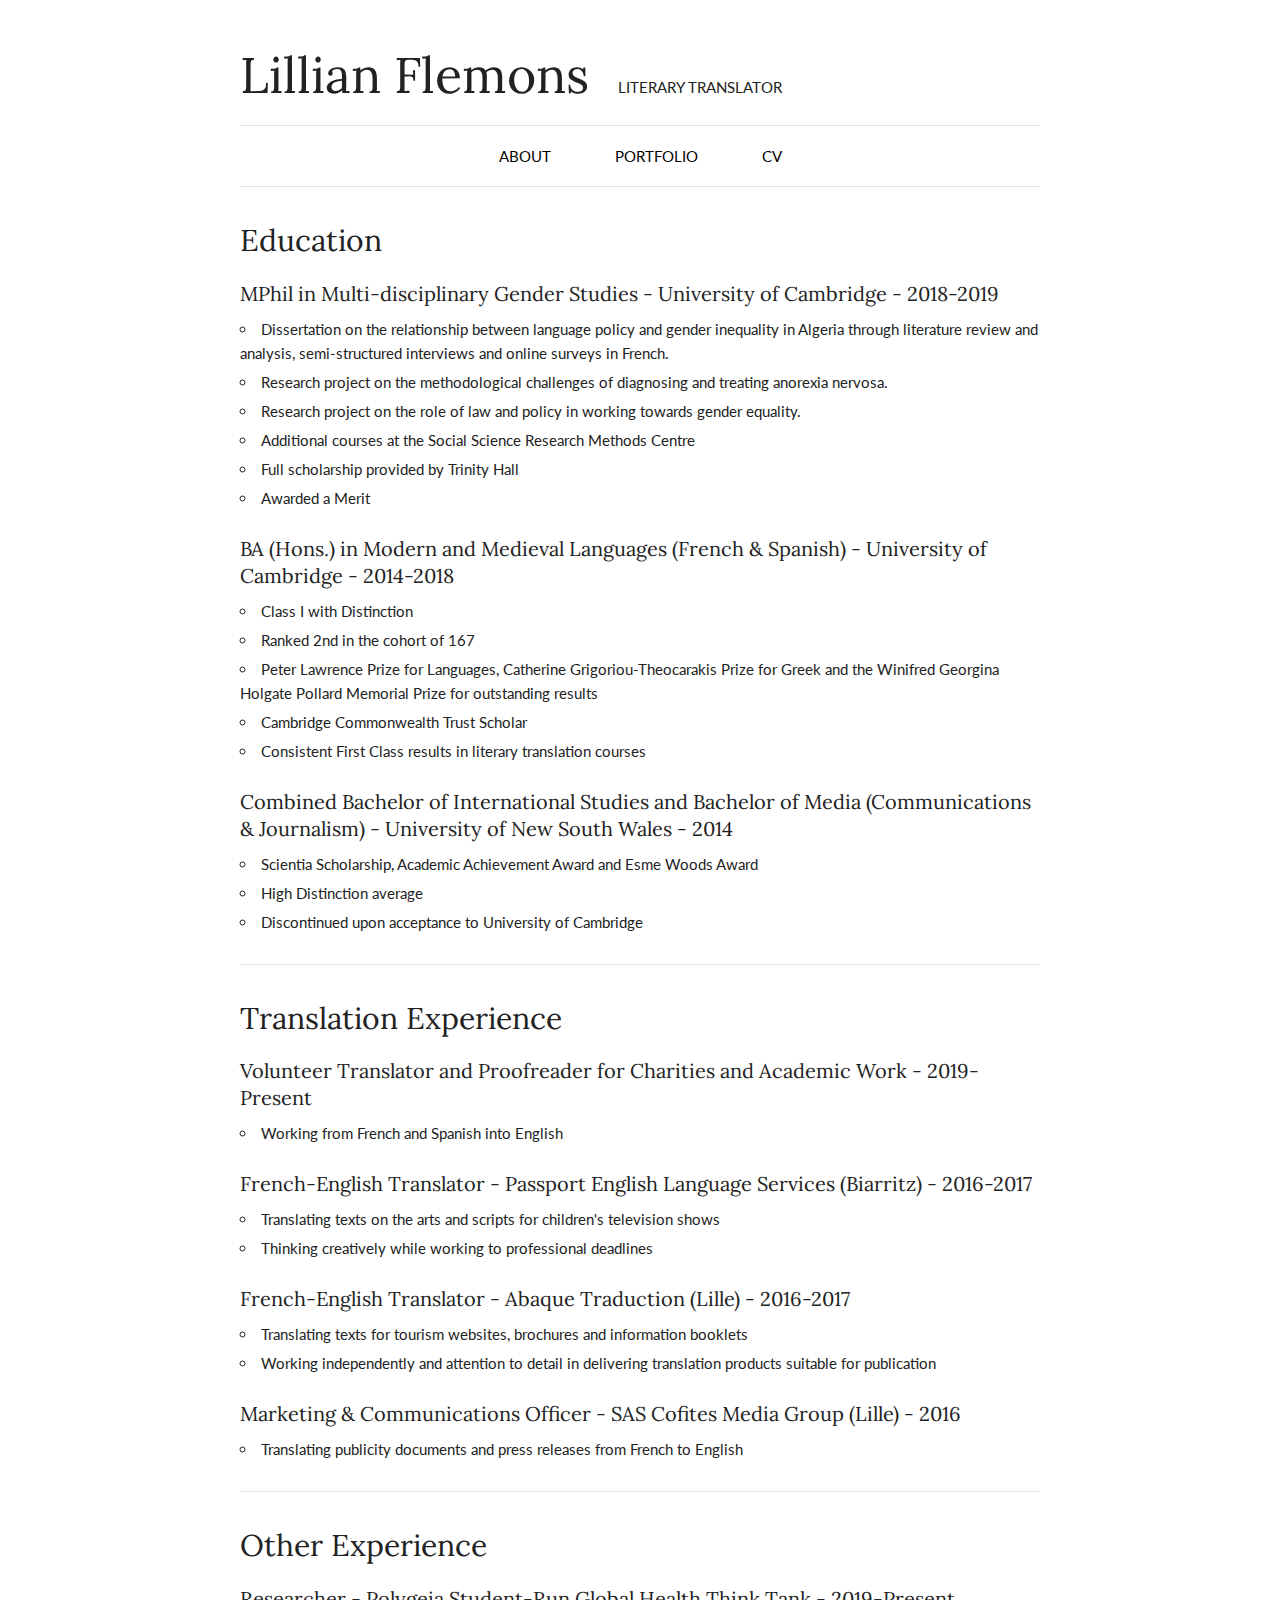
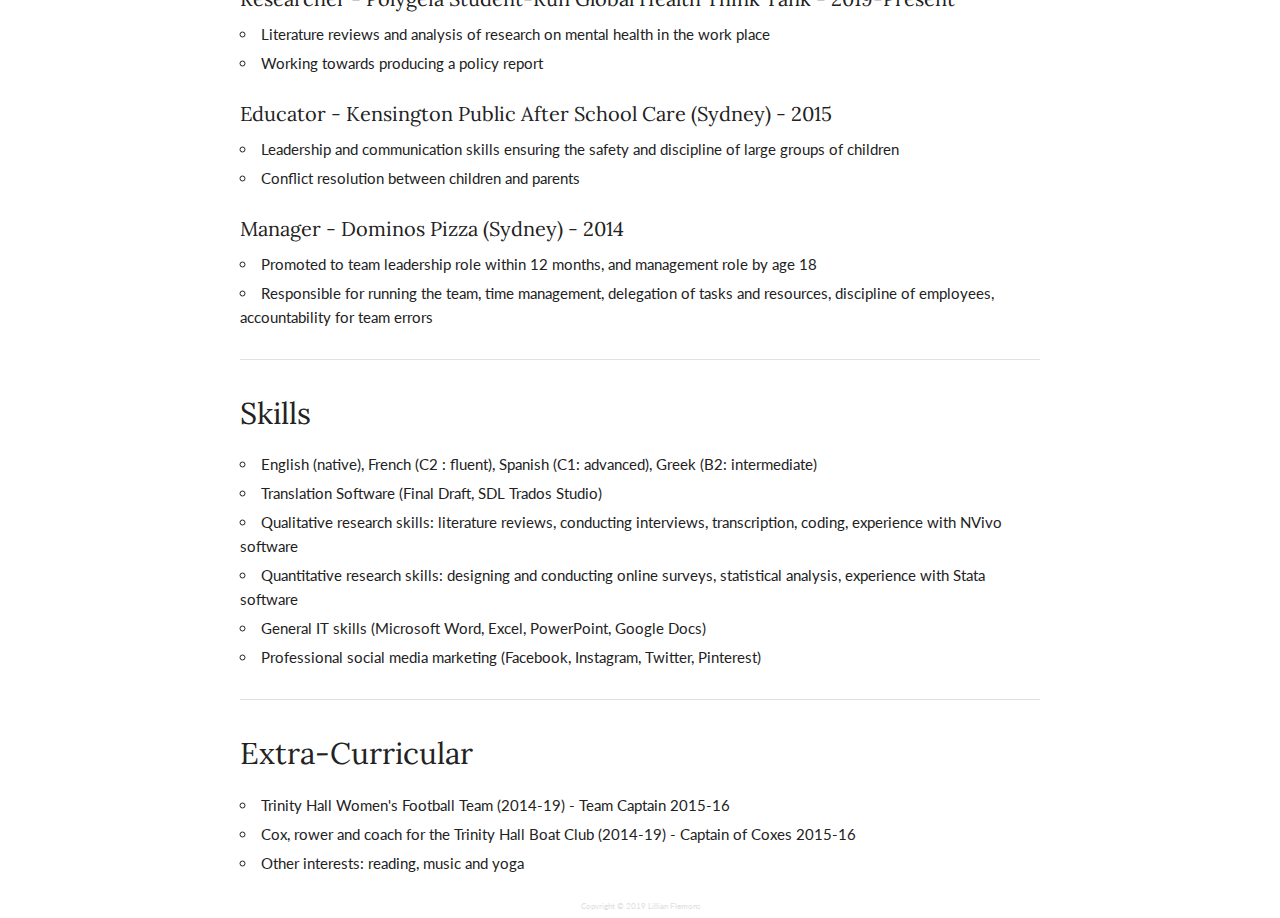
==== cv.html @ 6e4323bf "add pictures" ====
<!DOCTYPE HTML>
<html lang="en">
<head>
    <title>Lillian Flemons</title>
    <meta name="description" content="Lillian Flemons' personal website.">
    <meta name="keywords" content="lillian,flemons,translation,translator,gender studies,MML,Modern and Mediebal Languages,publishing,book,foreign,language,literary,cambridge,french,english,spanish,Amira-Gehanne Khalfallah,Le Naufrage de la Lune,Lingua Franca,Abaque Traduction,Mr Magoo,The Fox-Badger Family,Sadie Sparks,Language Policy,Algeria,Volunteer Translation,Volunteer,Voluntary">
    <meta name="viewport" content="width=device-width, initial-scale=1.0">
    <link rel="stylesheet" href="css/normalize.css" type="text/css">
    <link rel="stylesheet" href="css/skeleton.css" type="text/css">
    <link rel="stylesheet" href="css/style.css" type="text/css">
</head>

<body>

    <div class="container">
        <header>
            <h1>Lillian Flemons</h1>
            <span>LITERARY TRANSLATOR</span>
        </header>
        <nav class="menu">
            <ul>
                <li><a href="index.html">ABOUT</a></li>
                <li><a href="folio.html">PORTFOLIO</a></li>
                <li><a href="cv.html">CV</a></li>
            </ul>
        </nav>

        <div class="cv">
            <section class="cvsec">
                <h2>Education</h2>
                <h4>MPhil in Multi-disciplinary Gender Studies - University of Cambridge - 2018-2019</h4>
                <ul>
                    <li>Dissertation on the relationship between language policy and gender inequality in Algeria through literature review and analysis, semi-structured interviews and online surveys in French.</li>
                    <li>Research project on the methodological challenges of diagnosing and treating anorexia nervosa.</li>
                    <li>Research project on the role of law and policy in working towards gender equality.</li>
                    <li>Additional courses at the Social Science Research Methods Centre</li>
                    <li>Full scholarship provided by Trinity Hall</li>
                    <li>Awarded a Merit</li>
                </ul>
                <h4>BA (Hons.) in Modern and Medieval Languages (French &amp; Spanish) - University of Cambridge - 2014-2018</h4>
                <ul>
                    <li>Class I with Distinction</li>
                    <li>Ranked 2nd in the cohort of 167</li>
                    <li>Peter Lawrence Prize for Languages, Catherine Grigoriou-Theocarakis Prize for Greek and the Winifred Georgina Holgate Pollard Memorial Prize for outstanding results</li>
                    <li>Cambridge Commonwealth Trust Scholar</li>
                    <li>Consistent First Class results in literary translation courses</li>
                </ul>
                <h4>Combined Bachelor of International Studies and Bachelor of Media (Communications &amp; Journalism) - University of New South Wales - 2014</h4>
                <ul>
                    <li>Scientia Scholarship, Academic Achievement Award and Esme Woods Award</li>
                    <li>High Distinction average</li>
                    <li>Discontinued upon acceptance to University of Cambridge</li>
                </ul>
            </section>

            <hr/>

            <section class="cvsec">
                <h2>Translation Experience</h2>
                <h4>Volunteer Translator and Proofreader for Charities and Academic Work - 2019-Present</h4>
                <ul>
                    <li>Working from French and Spanish into English</li>
                </ul>
                <h4>French-English Translator - Passport English Language Services (Biarritz) - 2016-2017</h4>
                <ul>
                    <li>Translating texts on the arts and scripts for children's television shows</li>
                    <li>Thinking creatively while working to professional deadlines</li>
                </ul>
                <h4>French-English Translator - Abaque Traduction (Lille) - 2016-2017</h4>
                <ul>
                    <li>Translating texts for tourism websites, brochures and information booklets</li>
                    <li>Working independently and attention to detail in delivering translation products suitable for publication</li>
                </ul>
                <h4>Marketing &amp; Communications Officer - SAS Cofites Media Group (Lille) - 2016</h4>
                <ul>
                    <li>Translating publicity documents and press releases from French to English</li>
                </ul>
            </section>

            <hr/>

            <section class="cvsec">
                <h2>Other Experience</h2>
                <h4>Researcher - Polygeia Student-Run Global Health Think Tank - 2019-Present</h4>
                <ul>
                    <li>Literature reviews and analysis of research on mental health in the work place</li>
                    <li>Working towards producing a policy report</li>
                </ul>
                <h4>Educator - Kensington Public After School Care (Sydney) - 2015</h4>
                <ul>
                    <li>Leadership and communication skills ensuring the safety and discipline of large groups of children</li>
                    <li>Conflict resolution between children and parents</li>
                </ul>
                <h4>Manager - Dominos Pizza (Sydney) - 2014</h4>
                <ul>
                    <li>Promoted to team leadership role within 12 months, and management role by age 18</li>
                    <li>Responsible for running the team, time management, delegation of tasks and resources, discipline of employees, accountability for team errors</li>
                </ul>
            </section>

            <hr/>

            <section class="cvsec">
                <h2>Skills</h2>
                <ul>
                    <li>English (native), French (C2 : fluent), Spanish (C1: advanced), Greek (B2: intermediate)</li>
                    <li>Translation Software (Final Draft, SDL Trados Studio)</li>
                    <li>Qualitative research skills: literature reviews, conducting interviews, transcription, coding, experience with NVivo software</li>
                    <li>Quantitative research skills: designing and conducting online surveys, statistical analysis, experience with Stata software</li>
                    <li>General IT skills (Microsoft Word, Excel, PowerPoint, Google Docs)</li>
                    <li>Professional social media marketing (Facebook, Instagram, Twitter, Pinterest)</li>
                </ul>
            </section>

            <hr/>

            <section class="cvsec">
                <h2>Extra-Curricular</h2>
                <ul>
                    <li>Trinity Hall Women's Football Team (2014-19) - Team Captain 2015-16</li>
                    <li>Cox, rower and coach for the Trinity Hall Boat Club (2014-19) - Captain of Coxes 2015-16</li>
                    <li>Other interests: reading, music and yoga</li>
                </ul>
            </section>
        </div>
    </div>
    <footer class="copy">Copyright &copy; 2019 Lillian Flemons</footer>
</body>

</html>
---- css/skeleton.css ----
/*
* Skeleton V2.0.4
* Copyright 2014, Dave Gamache
* www.getskeleton.com
* Free to use under the MIT license.
* http://www.opensource.org/licenses/mit-license.php
* 12/29/2014
*/


/* Table of contents
––––––––––––––––––––––––––––––––––––––––––––––––––
- Grid
- Base Styles
- Typography
- Links
- Buttons
- Forms
- Lists
- Code
- Tables
- Spacing
- Utilities
- Clearing
- Media Queries
*/


/* Grid
–––––––––––––––––––––––––––––––––––––––––––––––––– */
.container {
  position: relative;
  width: 100%;
  max-width: 960px;
  margin: 0 auto;
  padding: 0 20px;
  box-sizing: border-box; }
.column,
.columns {
  width: 100%;
  float: left;
  box-sizing: border-box; }

/* For devices larger than 400px */
@media (min-width: 400px) {
  .container {
    width: 85%;
    padding: 0; }
}

/* For devices larger than 550px */
@media (min-width: 550px) {
  .container {
    width: 80%; }
  .column,
  .columns {
    margin-left: 4%; }
  .column:first-child,
  .columns:first-child {
    margin-left: 0; }

  .one.column,
  .one.columns                    { width: 4.66666666667%; }
  .two.columns                    { width: 13.3333333333%; }
  .three.columns                  { width: 22%;            }
  .four.columns                   { width: 30.6666666667%; }
  .five.columns                   { width: 39.3333333333%; }
  .six.columns                    { width: 48%;            }
  .seven.columns                  { width: 56.6666666667%; }
  .eight.columns                  { width: 65.3333333333%; }
  .nine.columns                   { width: 74.0%;          }
  .ten.columns                    { width: 82.6666666667%; }
  .eleven.columns                 { width: 91.3333333333%; }
  .twelve.columns                 { width: 100%; margin-left: 0; }

  .one-third.column               { width: 30.6666666667%; }
  .two-thirds.column              { width: 65.3333333333%; }

  .one-half.column                { width: 48%; }

  /* Offsets */
  .offset-by-one.column,
  .offset-by-one.columns          { margin-left: 8.66666666667%; }
  .offset-by-two.column,
  .offset-by-two.columns          { margin-left: 17.3333333333%; }
  .offset-by-three.column,
  .offset-by-three.columns        { margin-left: 26%;            }
  .offset-by-four.column,
  .offset-by-four.columns         { margin-left: 34.6666666667%; }
  .offset-by-five.column,
  .offset-by-five.columns         { margin-left: 43.3333333333%; }
  .offset-by-six.column,
  .offset-by-six.columns          { margin-left: 52%;            }
  .offset-by-seven.column,
  .offset-by-seven.columns        { margin-left: 60.6666666667%; }
  .offset-by-eight.column,
  .offset-by-eight.columns        { margin-left: 69.3333333333%; }
  .offset-by-nine.column,
  .offset-by-nine.columns         { margin-left: 78.0%;          }
  .offset-by-ten.column,
  .offset-by-ten.columns          { margin-left: 86.6666666667%; }
  .offset-by-eleven.column,
  .offset-by-eleven.columns       { margin-left: 95.3333333333%; }

  .offset-by-one-third.column,
  .offset-by-one-third.columns    { margin-left: 34.6666666667%; }
  .offset-by-two-thirds.column,
  .offset-by-two-thirds.columns   { margin-left: 69.3333333333%; }

  .offset-by-one-half.column,
  .offset-by-one-half.columns     { margin-left: 52%; }

}


/* Base Styles
–––––––––––––––––––––––––––––––––––––––––––––––––– */
/* NOTE
html is set to 62.5% so that all the REM measurements throughout Skeleton
are based on 10px sizing. So basically 1.5rem = 15px :) */
html {
  font-size: 62.5%; }
body {
  font-size: 1.5em; /* currently ems cause chrome bug misinterpreting rems on body element */
  line-height: 1.6;
  font-weight: 400;
  font-family: "Raleway", "HelveticaNeue", "Helvetica Neue", Helvetica, Arial, sans-serif;
  color: #222; }


/* Typography
–––––––––––––––––––––––––––––––––––––––––––––––––– */
h1, h2, h3, h4, h5, h6 {
  margin-top: 0;
  margin-bottom: 2rem;
  font-weight: 300; }
h1 { font-size: 4.0rem; line-height: 1.2;  letter-spacing: -.1rem;}
h2 { font-size: 3.6rem; line-height: 1.25; letter-spacing: -.1rem; }
h3 { font-size: 3.0rem; line-height: 1.3;  letter-spacing: -.1rem; }
h4 { font-size: 2.4rem; line-height: 1.35; letter-spacing: -.08rem; }
h5 { font-size: 1.8rem; line-height: 1.5;  letter-spacing: -.05rem; }
h6 { font-size: 1.5rem; line-height: 1.6;  letter-spacing: 0; }

/* Larger than phablet */
@media (min-width: 550px) {
  h1 { font-size: 5.0rem; }
  h2 { font-size: 4.2rem; }
  h3 { font-size: 3.6rem; }
  h4 { font-size: 3.0rem; }
  h5 { font-size: 2.4rem; }
  h6 { font-size: 1.5rem; }
}

p {
  margin-top: 0; }


/* Links
–––––––––––––––––––––––––––––––––––––––––––––––––– */
a {
  color: #1EAEDB; }
a:hover {
  color: #0FA0CE; }


/* Buttons
–––––––––––––––––––––––––––––––––––––––––––––––––– */
.button,
button,
input[type="submit"],
input[type="reset"],
input[type="button"] {
  display: inline-block;
  height: 38px;
  padding: 0 30px;
  color: #555;
  text-align: center;
  font-size: 11px;
  font-weight: 600;
  line-height: 38px;
  letter-spacing: .1rem;
  text-transform: uppercase;
  text-decoration: none;
  white-space: nowrap;
  background-color: transparent;
  border-radius: 4px;
  border: 1px solid #bbb;
  cursor: pointer;
  box-sizing: border-box; }
.button:hover,
button:hover,
input[type="submit"]:hover,
input[type="reset"]:hover,
input[type="button"]:hover,
.button:focus,
button:focus,
input[type="submit"]:focus,
input[type="reset"]:focus,
input[type="button"]:focus {
  color: #333;
  border-color: #888;
  outline: 0; }
.button.button-primary,
button.button-primary,
input[type="submit"].button-primary,
input[type="reset"].button-primary,
input[type="button"].button-primary {
  color: #FFF;
  background-color: #33C3F0;
  border-color: #33C3F0; }
.button.button-primary:hover,
button.button-primary:hover,
input[type="submit"].button-primary:hover,
input[type="reset"].button-primary:hover,
input[type="button"].button-primary:hover,
.button.button-primary:focus,
button.button-primary:focus,
input[type="submit"].button-primary:focus,
input[type="reset"].button-primary:focus,
input[type="button"].button-primary:focus {
  color: #FFF;
  background-color: #1EAEDB;
  border-color: #1EAEDB; }
.button.button-const,
button.button-const,
input[type="submit"].button-const,
input[type="reset"].button-const,
input[type="button"].button-const {
  color: #FFF;
  background-color: #73c739;
  border-color: #73c739; }
.button.button-const:hover,
button.button-const:hover,
input[type="submit"].button-const:hover,
input[type="reset"].button-const:hover,
input[type="button"].button-const:hover,
.button.button-const:focus,
button.button-const:focus,
input[type="submit"].button-const:focus,
input[type="reset"].button-const:focus,
input[type="button"].button-const:focus {
  color: #FFF;
  background-color: #62af2c;
  border-color: #62af2c; }
.button.button-dest,
button.button-dest,
input[type="submit"].button-dest,
input[type="reset"].button-dest,
input[type="button"].button-dest {
  color: #FFF;
  background-color: #F06449;
  border-color: #F06449; }
.button.button-dest:hover,
button.button-dest:hover,
input[type="submit"].button-dest:hover,
input[type="reset"].button-dest:hover,
input[type="button"].button-dest:hover,
.button.button-dest:focus,
button.button-dest:focus,
input[type="submit"].button-dest:focus,
input[type="reset"].button-dest:focus,
input[type="button"].button-dest:focus {
  color: #FFF;
  background-color: #d45037;
  border-color: #d45037; }

/* Forms
–––––––––––––––––––––––––––––––––––––––––––––––––– */
input[type="email"],
input[type="number"],
input[type="search"],
input[type="text"],
input[type="tel"],
input[type="url"],
input[type="password"],
input[type="checkbox"],
input[type="radio"],
textarea,
select {
  height: 38px;
  padding: 6px 10px; /* The 6px vertically centers text on FF, ignored by Webkit */
  background-color: #fff;
  border: 1px solid #D1D1D1;
  border-radius: 4px;
  box-shadow: none;
  box-sizing: border-box;
  /* Removes awkward default styles on some inputs for iOS */
  -webkit-appearance: none;
  -moz-appearance: none;
  appearance: none; }
textarea {
  min-height: 65px;
  padding-top: 6px;
  padding-bottom: 6px; }
input[type="email"]:focus,
input[type="number"]:focus,
input[type="search"]:focus,
input[type="text"]:focus,
input[type="tel"]:focus,
input[type="url"]:focus,
input[type="password"]:focus,
textarea:focus,
select:focus,
input[type="checkbox"]:active,
input[type="radio"]:active {
  border: 1px solid #33C3F0;
  outline: 0; }
label,
legend {
  display: block;
  margin-bottom: .5rem;
  font-weight: 600; }
fieldset {
  padding: 0;
  border-width: 0; }
input[type="checkbox"],
input[type="radio"] {
  display: inline; }
label > .label-body {
  display: inline-block;
  margin-left: .5rem;
  font-weight: normal; }
select {
  background: url("[data-uri]") no-repeat right; }
input[type="checkbox"] {
  padding: 0 9px;
  border-radius: 4px; }
input[type="checkbox"]:checked {
  background: url("[data-uri]") no-repeat; }
input[type="radio"] {
  padding: 0 0.6rem;
  font-size: 1rem;
  border-radius: 1rem; }
input[type="radio"]:checked {
  background: url("[data-uri]") no-repeat; }
/* Lists
–––––––––––––––––––––––––––––––––––––––––––––––––– */
ul {
  list-style: circle inside; }
ol {
  list-style: decimal inside; }
ol, ul {
  padding-left: 0;
  margin-top: 0; }
ul ul,
ul ol,
ol ol,
ol ul {
  margin: 1.5rem 0 1.5rem 3rem;
  font-size: 90%; }
li {
  margin-bottom: 1rem; }


/* Code
–––––––––––––––––––––––––––––––––––––––––––––––––– */
code {
  padding: .2rem .5rem;
  margin: 0 .2rem;
  font-size: 90%;
  white-space: nowrap;
  background: #F1F1F1;
  border: 1px solid #E1E1E1;
  border-radius: 4px; }
pre > code {
  display: block;
  padding: 1rem 1.5rem;
  white-space: pre; }


/* Tables
–––––––––––––––––––––––––––––––––––––––––––––––––– */
th,
td {
  padding: 12px 15px;
  text-align: left;
  border-bottom: 1px solid #E1E1E1; }
th:first-child,
td:first-child {
  padding-left: 0; }
th:last-child,
td:last-child {
  padding-right: 0; }


/* Spacing
–––––––––––––––––––––––––––––––––––––––––––––––––– */
button,
.button {
  margin-bottom: 1rem; }
input,
textarea,
select,
fieldset {
  margin-bottom: 1.5rem; }
pre,
blockquote,
dl,
figure,
table,
p,
ul,
ol,
form {
  margin-bottom: 2.5rem; }


/* Utilities
–––––––––––––––––––––––––––––––––––––––––––––––––– */
.u-full-width {
  width: 100%;
  box-sizing: border-box; }
.u-max-full-width {
  max-width: 100%;
  box-sizing: border-box; }
.u-pull-right {
  float: right; }
.u-pull-left {
  float: left; }


/* Misc
–––––––––––––––––––––––––––––––––––––––––––––––––– */
hr {
  margin-top: 3rem;
  margin-bottom: 3.5rem;
  border-width: 0;
  border-top: 1px solid #E1E1E1; }


/* Clearing
–––––––––––––––––––––––––––––––––––––––––––––––––– */

/* Self Clearing Goodness */
.container:after,
.row:after,
.u-cf {
  content: "";
  display: table;
  clear: both; }


/* Media Queries
–––––––––––––––––––––––––––––––––––––––––––––––––– */
/*
Note: The best way to structure the use of media queries is to create the queries
near the relevant code. For example, if you wanted to change the styles for buttons
on small devices, paste the mobile query code up in the buttons section and style it
there.
*/


/* Larger than mobile */
@media (min-width: 400px) {}

/* Larger than phablet (also point when grid becomes active) */
@media (min-width: 550px) {}

/* Larger than tablet */
@media (min-width: 750px) {}

/* Larger than desktop */
@media (min-width: 1000px) {}

/* Larger than Desktop HD */
@media (min-width: 1200px) {}
---- css/style.css ----
@import url('https://fonts.googleapis.com/css?family=Lora|Lato:300&display=swap');

body {
    font-family: 'Lato', sans-serif;
}

.container {
    padding: 3em 0 0 0 ;
    min-height: 97vh;
    max-width: 800px;

}

header {
    font-family: 'Lato', sans-serif;
}

header>* {
    display: inline-block;
}

header>h1 {
    margin-right: 0.5em;
}


h1, h2, h3, h4 {
    font-family: 'Lora', serif;
    letter-spacing: normal;
}

.copy {
    height: 2vh;
    text-align: center;
    font-size: 6pt;
}

.menu {
    height: 4em;
    border-top: 1px solid #E1E1E1;
    border-bottom: 1px solid #E1E1E1;
    text-align: center;
}

.menu ul {
    list-style: none;
    margin: 0;
}

.menu li {
    display: inline-block;
    margin-bottom: 0;
}

.menu li a {
    margin: 0 2em;
    color: black;
    text-decoration: none;
    line-height: 4em;
}

.menu li a:hover {
    color: #1EAEDB;
}

.about {
    margin-top: 3.5rem;
    margin-bottom: 2.5rem;
}

.bio {
    text-align: justify;
}

.ppic {
    text-align: center;
}

.ppic img {
    max-width: 400px;
}

.folio {
    margin-top: 3.5rem;
}

.folio a {
    color: black;
    text-decoration: none;
}

.folio a:hover {
    color: #1EAEDB;
}

.folio p {
    text-align: justify;
}

.folio .three {
    text-align: center;
}

.folio img {
    max-width: 100%;
    max-height: 20rem;
}

.folio h4 {
    font-size: 1.5em;
    margin-bottom: 0.5em;
}

.folio .info {
    font-size: 0.7em;
}

.cv {
    margin-top: 3.5rem;
}

.cvsec h2 {
    font-size: 3rem;
}

.cvsec h4 {
    font-size: 2rem;
    margin-bottom: 1rem;
}

.cvsec p {
    text-align: justify;
}

.cvsec li {
    margin-bottom: 0.5rem;
}



@media (max-width: 800px) {
    .columns {
        width: 100%!important;
        margin: 0;
        float: left;
        box-sizing: border-box;
    }

    .folio .three {
        margin-bottom: 1.5rem;
    }

    .contact {
        text-align: center;
        padding: 0 1.5rem;
    }

    .ppic {
        margin-bottom: 1.5rem;
    }
    h1 {
        font-size: 4rem;
    }
    .folio h4 {
        font-size: 1.2em;
    }
    .cvsec h2 {
        font-size: 2.5rem;
    }
    .cvsec h4 {
        font-size: 1.7rem;
    }
}

@media (max-width: 600px) {
    header h1 {
        font-size: 3rem;
    }
    header span {
        font-size: 0.7em;
    }
    .button {
        font-size: 9px;
        padding: 0 20px;
    }
}


@media (max-width: 400px) {
    .menu {
        font-size: 0.8em;
    }
    header, .folio, .bio, .cv {
        padding: 0 1.5rem;
    }
    header span {
        display: none;
    }
    .about {
        margin-top: 0;
    }

}

footer {
    color: #E1E1E1;
}
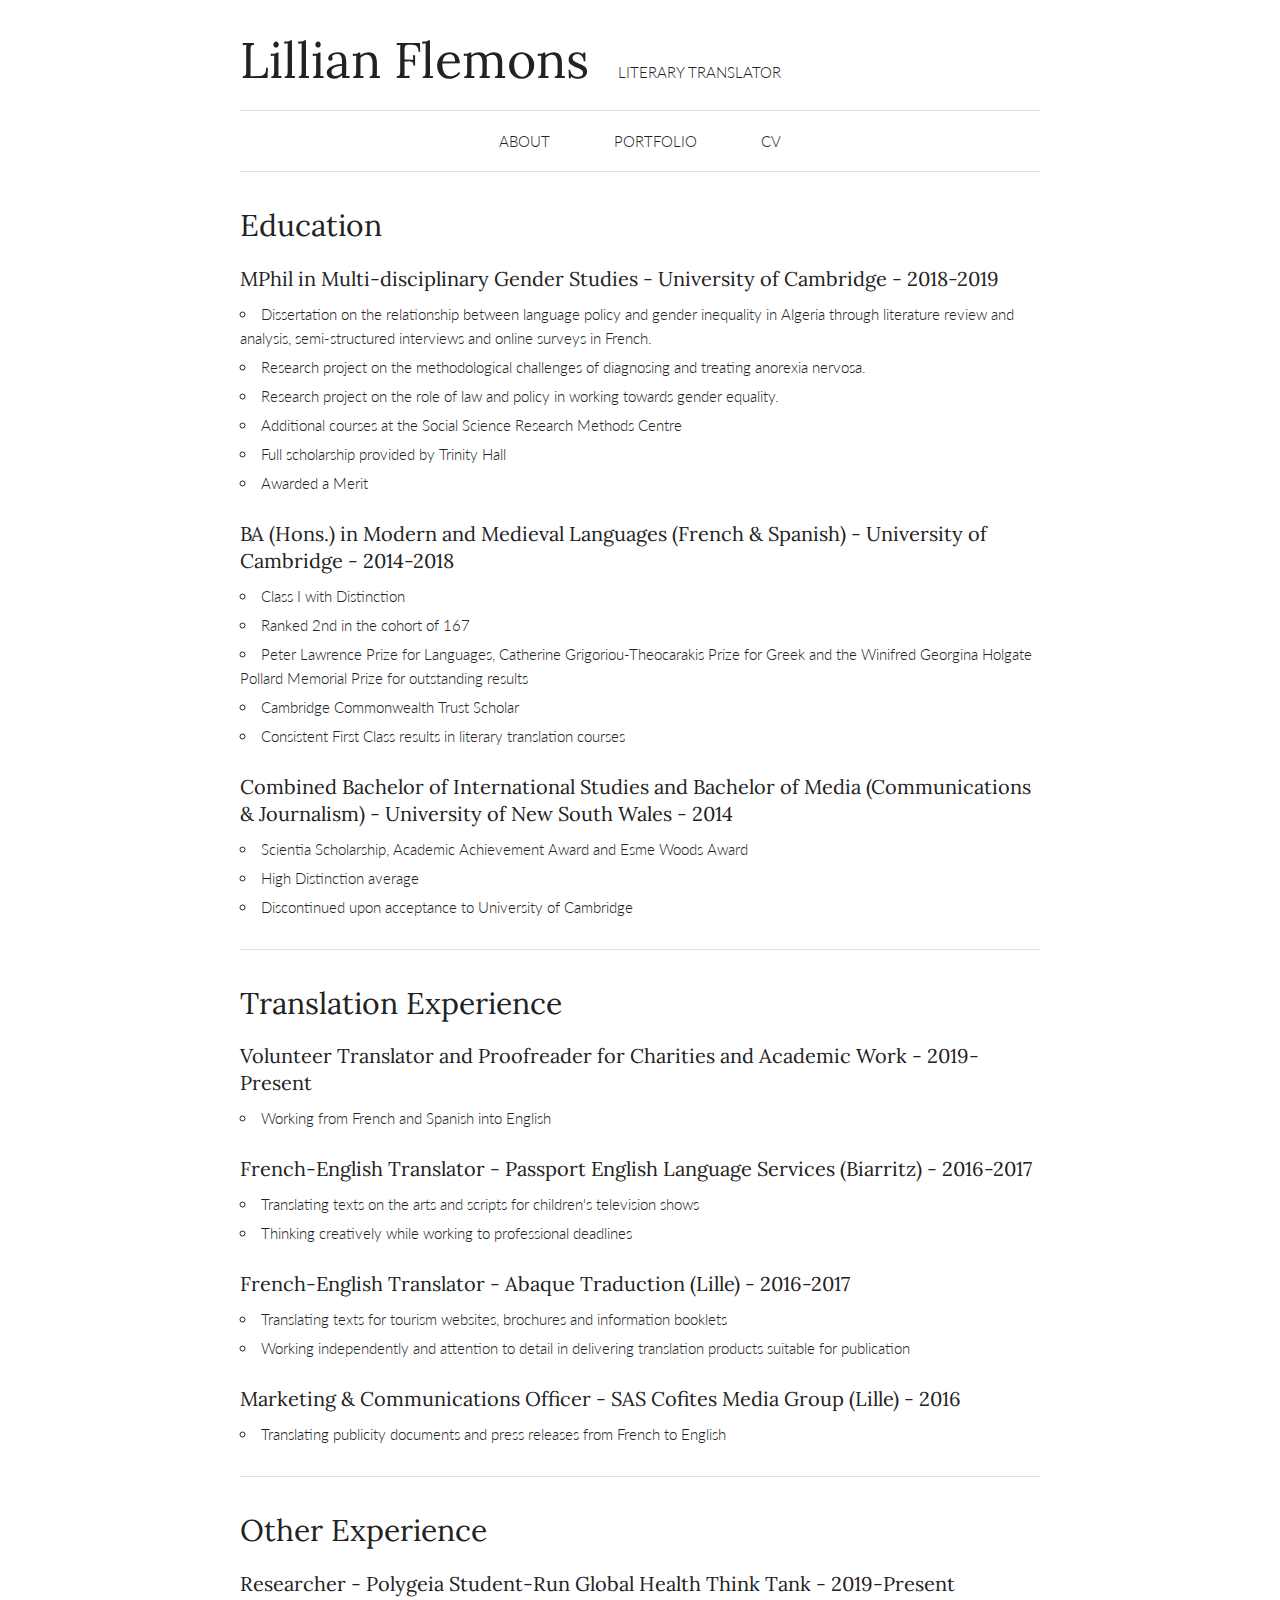
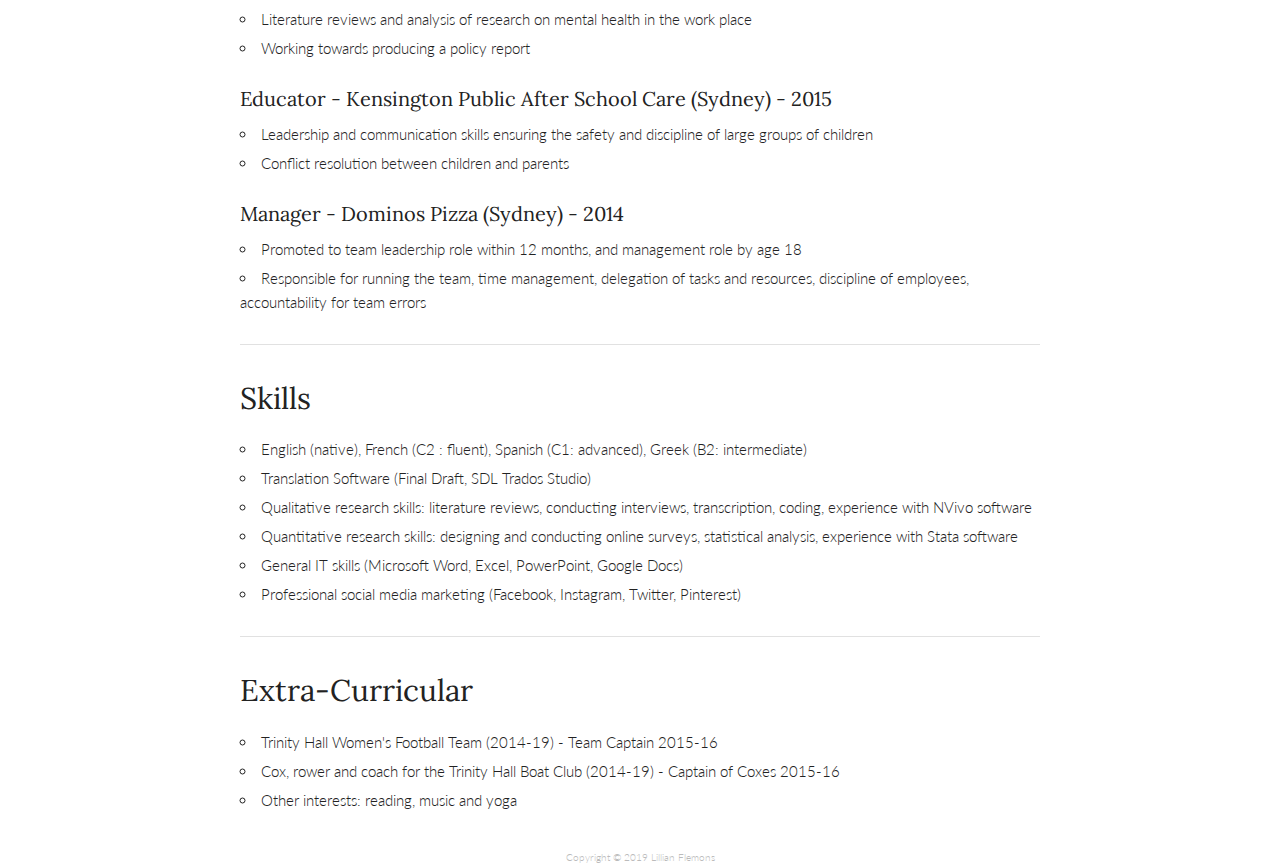
==== commit 0d8a225e: "updated images and styles" ====
--- a/cv.html
+++ b/cv.html
@@ -124,7 +124,7 @@
             </section>
         </div>
     </div>
-    <footer class="copy">Copyright &copy; 2019 Lillian Flemons</footer>
+    <footer>Copyright &copy; 2019 Lillian Flemons</footer>
 </body>
 
 </html>
--- a/css/skeleton.css
+++ b/css/skeleton.css
@@ -176,7 +176,7 @@
   color: #555;
   text-align: center;
   font-size: 11px;
-  font-weight: 600;
+  font-weight: 400;
   line-height: 38px;
   letter-spacing: .1rem;
   text-transform: uppercase;
--- a/css/style.css
+++ b/css/style.css
@@ -1,14 +1,22 @@
-@import url('https://fonts.googleapis.com/css?family=Lora|Lato:300&display=swap');
+@import url('https://fonts.googleapis.com/css?family=Lora:400|Lato:300,400&display=swap');
 
 body {
     font-family: 'Lato', sans-serif;
+    font-weight: 300;
 }
 
 .container {
-    padding: 3em 0 0 0 ;
-    min-height: 97vh;
+    padding: 3rem 0;
+    min-height: calc(100vh - 2rem);
     max-width: 800px;
-
+}
+
+footer {
+    color: #bbb;
+    height: 2rem;
+    text-align: center;
+    font-size: 1rem;
+    line-height: 2rem;
 }
 
 header {
@@ -27,12 +35,6 @@
 h1, h2, h3, h4 {
     font-family: 'Lora', serif;
     letter-spacing: normal;
-}
-
-.copy {
-    height: 2vh;
-    text-align: center;
-    font-size: 6pt;
 }
 
 .menu {
@@ -54,18 +56,17 @@
 
 .menu li a {
     margin: 0 2em;
-    color: black;
+    color: inherit;
     text-decoration: none;
     line-height: 4em;
 }
 
 .menu li a:hover {
-    color: #1EAEDB;
+    color: #0FA0CE;
 }
 
 .about {
     margin-top: 3.5rem;
-    margin-bottom: 2.5rem;
 }
 
 .bio {
@@ -85,16 +86,16 @@
 }
 
 .folio a {
-    color: black;
     text-decoration: none;
-}
-
-.folio a:hover {
-    color: #1EAEDB;
 }
 
 .folio p {
     text-align: justify;
+    margin-bottom: 1.5rem;
+}
+
+.folio p:last-of-type {
+    margin-bottom: 0;
 }
 
 .folio .three {
@@ -106,13 +107,36 @@
     max-height: 20rem;
 }
 
-.folio h4 {
+.folio .title {
+    display: flex;
+    justify-content: space-between;
+    margin-bottom: 1.5rem;
+}
+
+.folio .title h4 {
+    font-size: 1em;
+    margin: 0;
+}
+
+.folio .title .author {
+    display: block;
+}
+
+.folio .title .main {
     font-size: 1.5em;
-    margin-bottom: 0.5em;
-}
-
-.folio .info {
-    font-size: 0.7em;
+}
+
+.folio .title .info {}
+
+.folio .title .read {
+    font-family: 'Lato', sans-serif;
+    padding-left: 1em;
+    align-self: center;
+}
+
+.foreign-rights:before {
+    font-weight: 400;
+    content: "Foreign Rights Available: ";
 }
 
 .cv {
@@ -136,7 +160,9 @@
     margin-bottom: 0.5rem;
 }
 
-
+.cvsec ul:last-of-type {
+    margin: 0;
+}
 
 @media (max-width: 800px) {
     .columns {
@@ -161,7 +187,7 @@
     h1 {
         font-size: 4rem;
     }
-    .folio h4 {
+    .folio .title .main {
         font-size: 1.2em;
     }
     .cvsec h2 {
@@ -193,15 +219,42 @@
     header, .folio, .bio, .cv {
         padding: 0 1.5rem;
     }
+    .container {
+        padding: 2rem 0;
+    }
+    header {
+        margin-bottom: 2rem;
+    }
+    header h1 {
+        margin: 0;
+    }
     header span {
-        display: none;
+        display: block;
     }
     .about {
         margin-top: 0;
     }
-
-}
-
-footer {
-    color: #E1E1E1;
-}
+}
+
+@media (prefers-color-scheme: dark) {
+    body {
+        background-color: #222;
+        color: #E1E1E1;
+    }
+    img {
+        filter: grayscale(30%);
+    }
+    hr {
+        border-top: 1px solid #444;
+    }
+    .menu {
+        border-top: 1px solid #444;
+        border-bottom: 1px solid #444;
+    }
+    .button {
+        color: #E1E1E1;
+    }
+    .button:hover {
+        color: #bbb;
+    }
+}
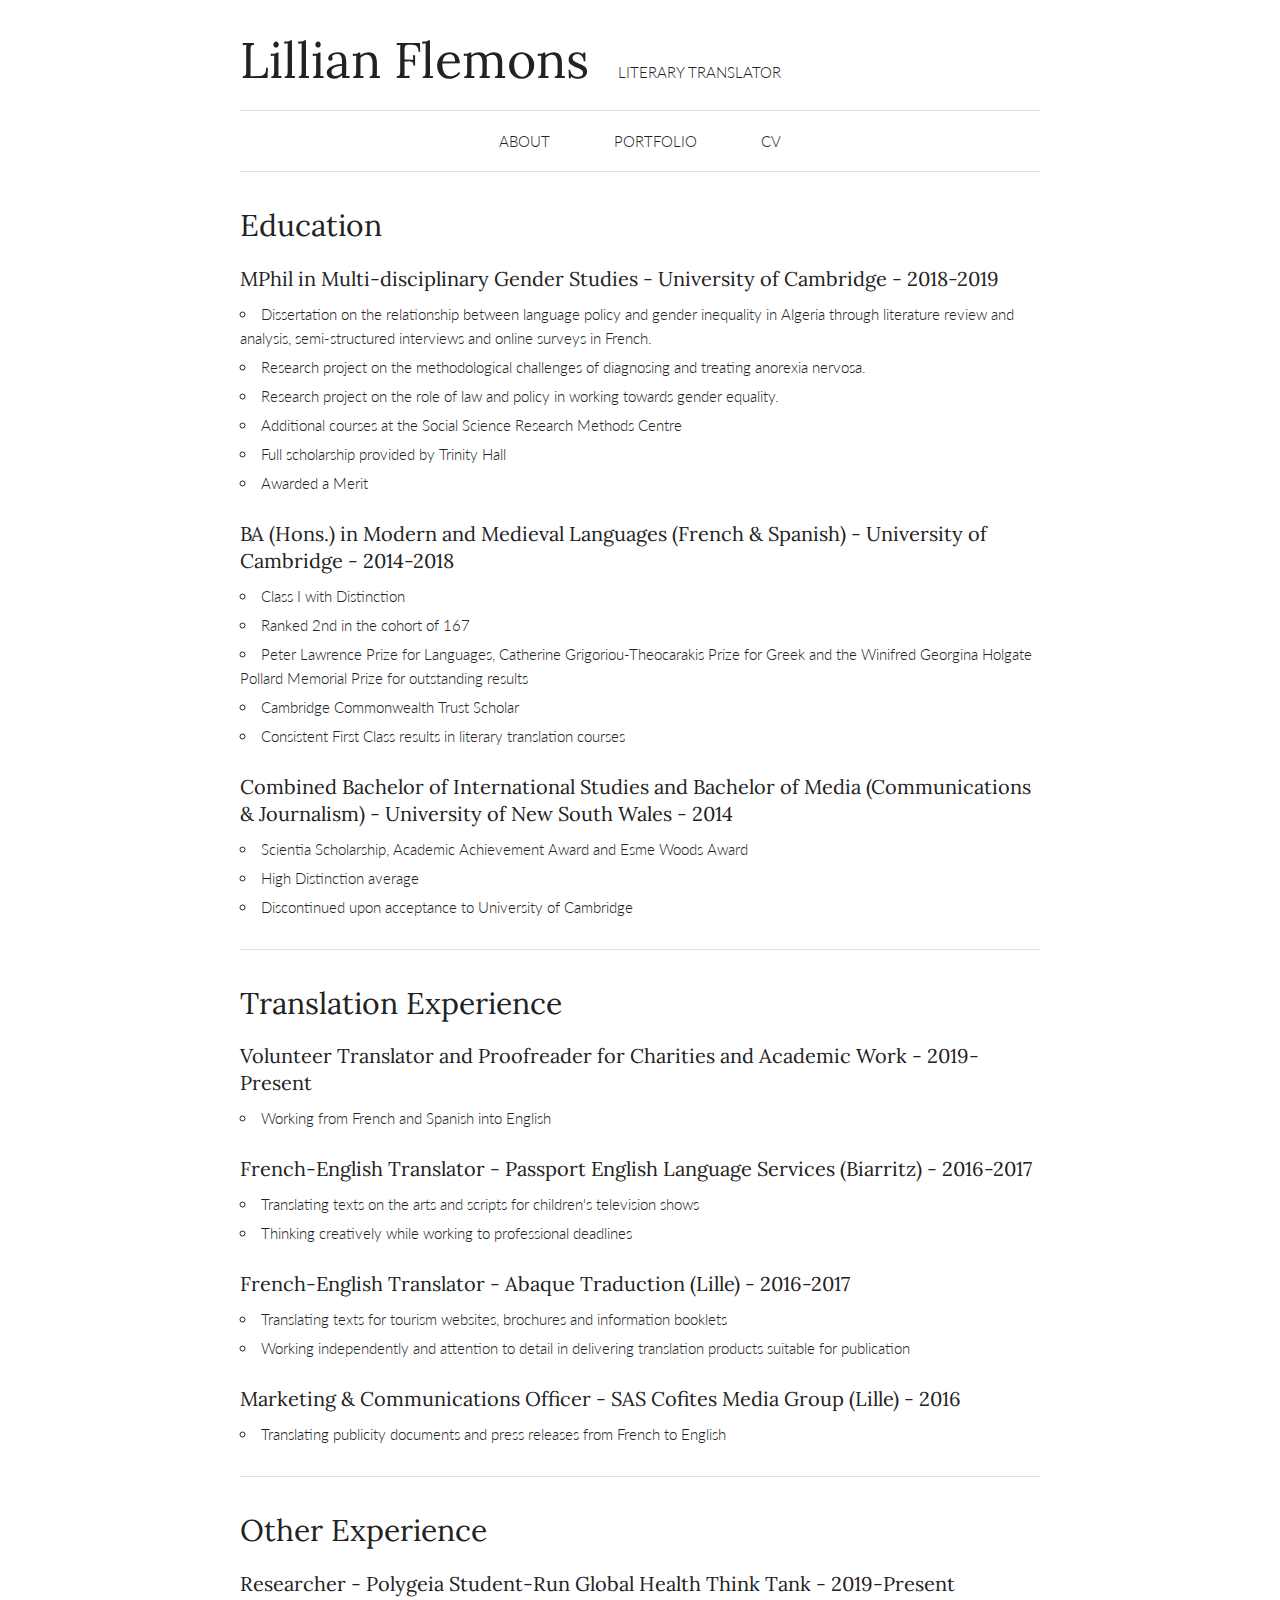
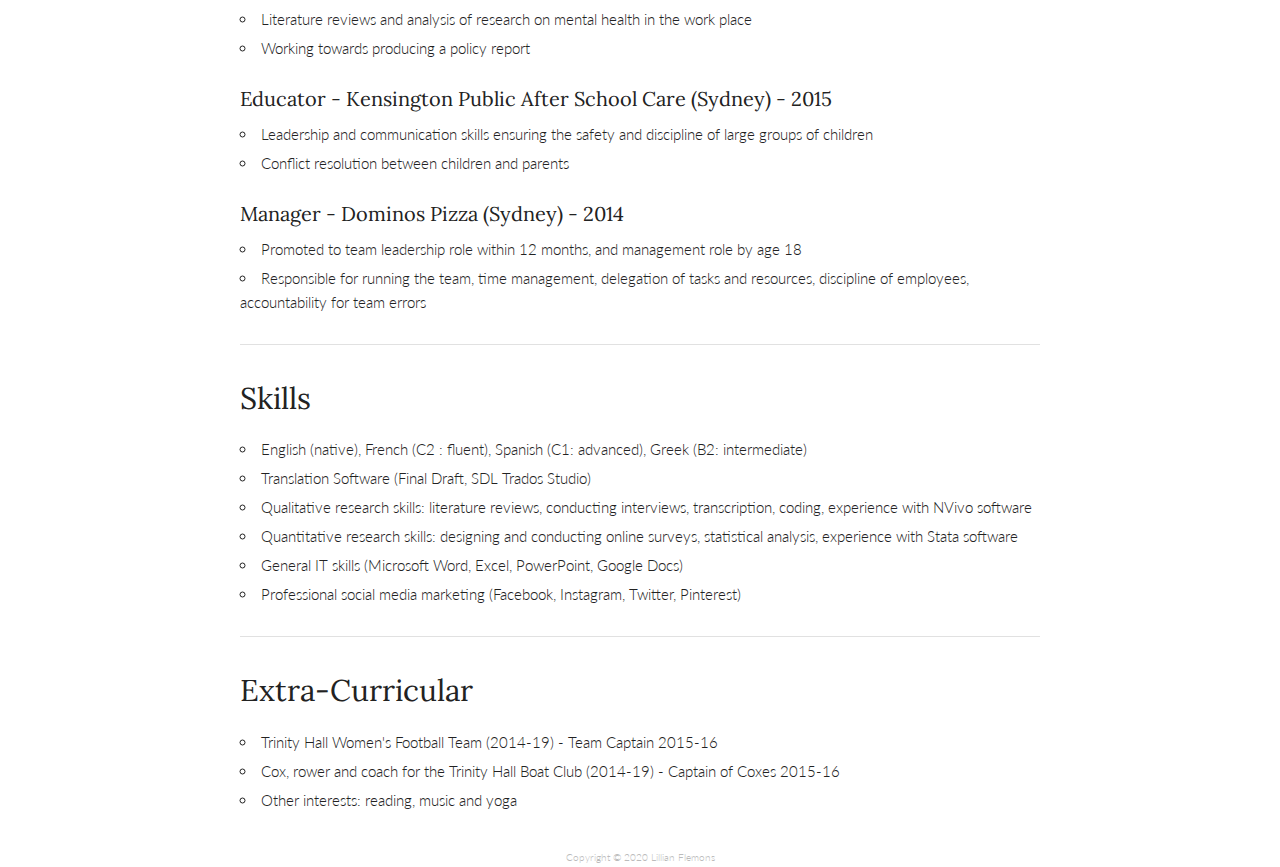
==== commit 7c5e93f5: "update copyright year" ====
--- a/cv.html
+++ b/cv.html
@@ -7,7 +7,7 @@
     <meta name="viewport" content="width=device-width, initial-scale=1.0">
     <link rel="stylesheet" href="css/normalize.css" type="text/css">
     <link rel="stylesheet" href="css/skeleton.css" type="text/css">
-    <link rel="stylesheet" href="css/style.css" type="text/css">
+    <link rel="stylesheet" href="css/style.css?3" type="text/css">
 </head>
 
 <body>
@@ -17,7 +17,8 @@
             <h1>Lillian Flemons</h1>
             <span>LITERARY TRANSLATOR</span>
         </header>
-        <nav class="menu">
+
+        <nav>
             <ul>
                 <li><a href="index.html">ABOUT</a></li>
                 <li><a href="folio.html">PORTFOLIO</a></li>
@@ -25,8 +26,8 @@
             </ul>
         </nav>
 
-        <div class="cv">
-            <section class="cvsec">
+        <main class="cv">
+            <section>
                 <h2>Education</h2>
                 <h4>MPhil in Multi-disciplinary Gender Studies - University of Cambridge - 2018-2019</h4>
                 <ul>
@@ -55,7 +56,7 @@
 
             <hr/>
 
-            <section class="cvsec">
+            <section>
                 <h2>Translation Experience</h2>
                 <h4>Volunteer Translator and Proofreader for Charities and Academic Work - 2019-Present</h4>
                 <ul>
@@ -79,7 +80,7 @@
 
             <hr/>
 
-            <section class="cvsec">
+            <section>
                 <h2>Other Experience</h2>
                 <h4>Researcher - Polygeia Student-Run Global Health Think Tank - 2019-Present</h4>
                 <ul>
@@ -100,7 +101,7 @@
 
             <hr/>
 
-            <section class="cvsec">
+            <section>
                 <h2>Skills</h2>
                 <ul>
                     <li>English (native), French (C2 : fluent), Spanish (C1: advanced), Greek (B2: intermediate)</li>
@@ -114,7 +115,7 @@
 
             <hr/>
 
-            <section class="cvsec">
+            <section>
                 <h2>Extra-Curricular</h2>
                 <ul>
                     <li>Trinity Hall Women's Football Team (2014-19) - Team Captain 2015-16</li>
@@ -122,9 +123,9 @@
                     <li>Other interests: reading, music and yoga</li>
                 </ul>
             </section>
-        </div>
+        </main>
     </div>
-    <footer>Copyright &copy; 2019 Lillian Flemons</footer>
+    <footer>Copyright &copy; 2020 Lillian Flemons</footer>
 </body>
 
 </html>
--- a/css/style.css
+++ b/css/style.css
@@ -21,6 +21,7 @@
 
 header {
     font-family: 'Lato', sans-serif;
+    border-bottom: 1px solid #E1E1E1;
 }
 
 header>* {
@@ -37,31 +38,30 @@
     letter-spacing: normal;
 }
 
-.menu {
+nav {
     height: 4em;
-    border-top: 1px solid #E1E1E1;
     border-bottom: 1px solid #E1E1E1;
     text-align: center;
 }
 
-.menu ul {
+nav ul {
     list-style: none;
     margin: 0;
 }
 
-.menu li {
+nav li {
     display: inline-block;
     margin-bottom: 0;
 }
 
-.menu li a {
+nav li a {
     margin: 0 2em;
     color: inherit;
     text-decoration: none;
     line-height: 4em;
 }
 
-.menu li a:hover {
+nav li a:hover {
     color: #0FA0CE;
 }
 
@@ -143,24 +143,24 @@
     margin-top: 3.5rem;
 }
 
-.cvsec h2 {
+.cv section h2 {
     font-size: 3rem;
 }
 
-.cvsec h4 {
+.cv section h4 {
     font-size: 2rem;
     margin-bottom: 1rem;
 }
 
-.cvsec p {
+.cv section p {
     text-align: justify;
 }
 
-.cvsec li {
+.cv section li {
     margin-bottom: 0.5rem;
 }
 
-.cvsec ul:last-of-type {
+.cv section ul:last-of-type {
     margin: 0;
 }
 
@@ -190,10 +190,10 @@
     .folio .title .main {
         font-size: 1.2em;
     }
-    .cvsec h2 {
+    .cv section h2 {
         font-size: 2.5rem;
     }
-    .cvsec h4 {
+    .cv section h4 {
         font-size: 1.7rem;
     }
 }
@@ -213,7 +213,7 @@
 
 
 @media (max-width: 400px) {
-    .menu {
+    nav {
         font-size: 0.8em;
     }
     header, .folio, .bio, .cv {
@@ -223,7 +223,7 @@
         padding: 2rem 0;
     }
     header {
-        margin-bottom: 2rem;
+        padding-bottom: 2rem;
     }
     header h1 {
         margin: 0;
@@ -247,7 +247,7 @@
     hr {
         border-top: 1px solid #444;
     }
-    .menu {
+    nav {
         border-top: 1px solid #444;
         border-bottom: 1px solid #444;
     }
@@ -258,3 +258,15 @@
         color: #bbb;
     }
 }
+
+@media print {
+    html {
+        font-size: 7px;
+    }
+    nav, footer, .folio .title .read, .folio .title .info, .button {
+        display: none;
+    }
+    hr {
+        border: none;
+    }
+}
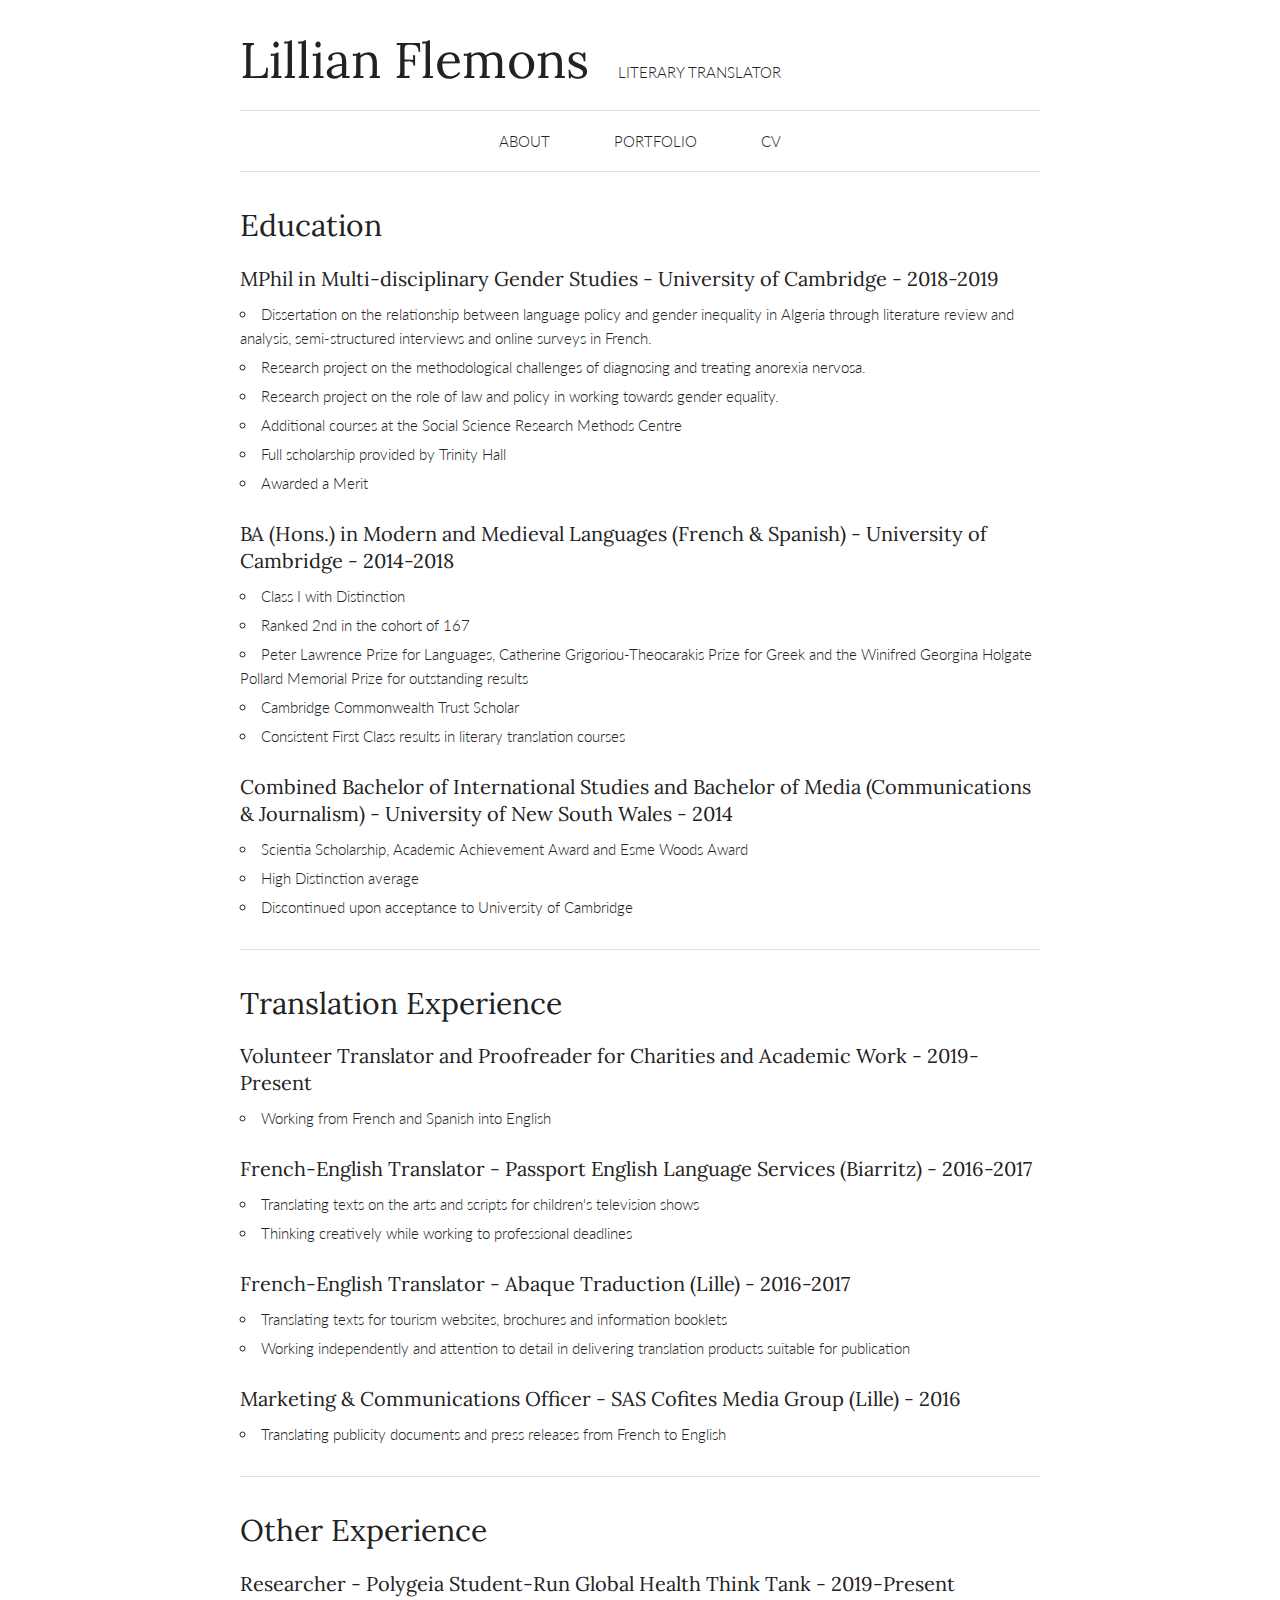
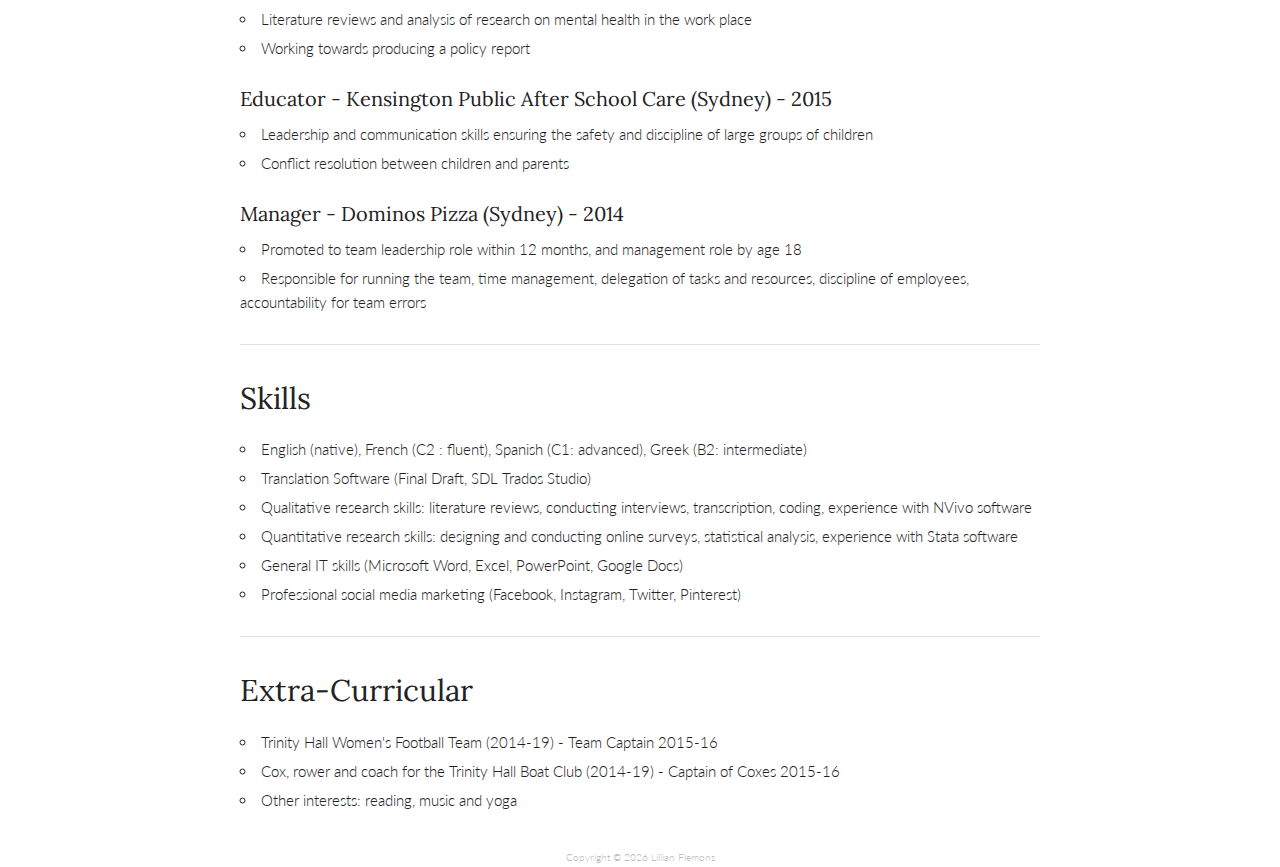
==== commit 289c0a85: "auto copyright year" ====
--- a/cv.html
+++ b/cv.html
@@ -125,7 +125,7 @@
             </section>
         </main>
     </div>
-    <footer>Copyright &copy; 2020 Lillian Flemons</footer>
+    <footer>Copyright &copy; <script>document.write((new Date()).getFullYear());</script><noscript>2020</noscript> Lillian Flemons</footer>
 </body>
 
 </html>
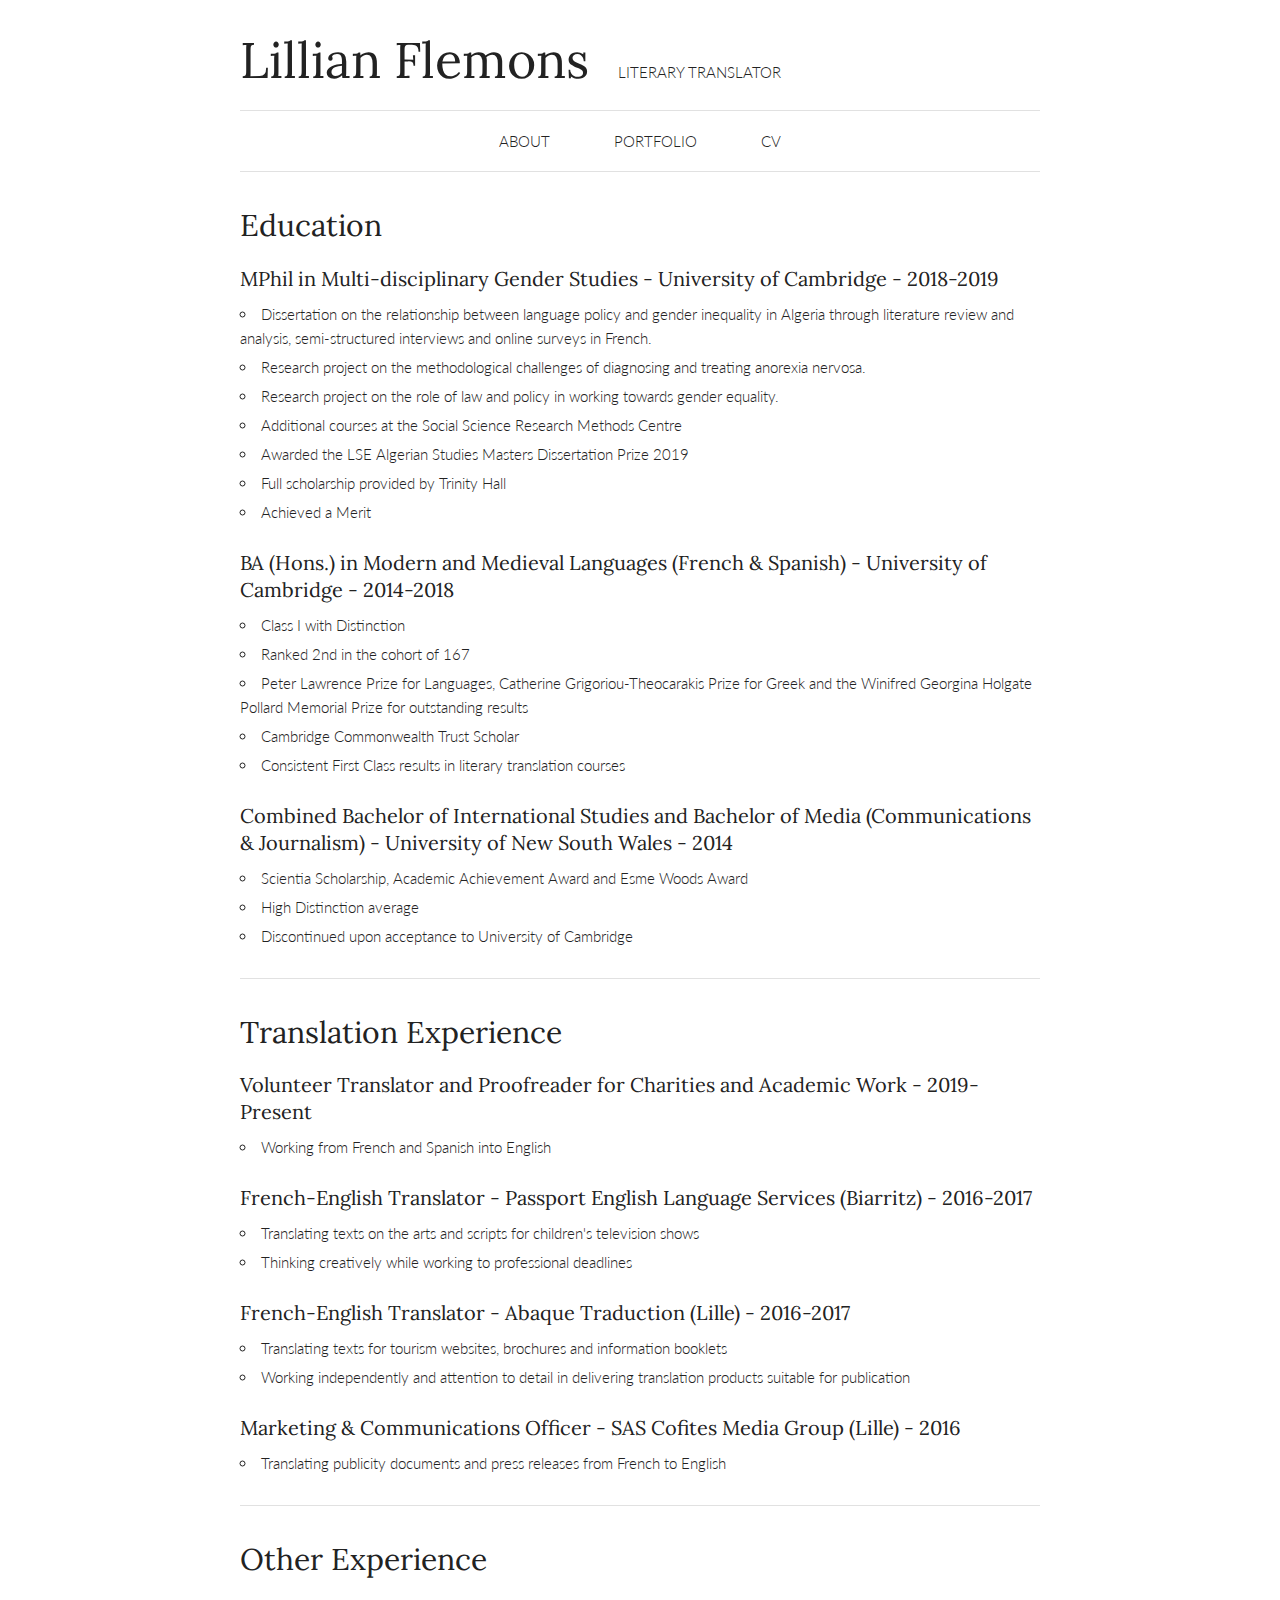
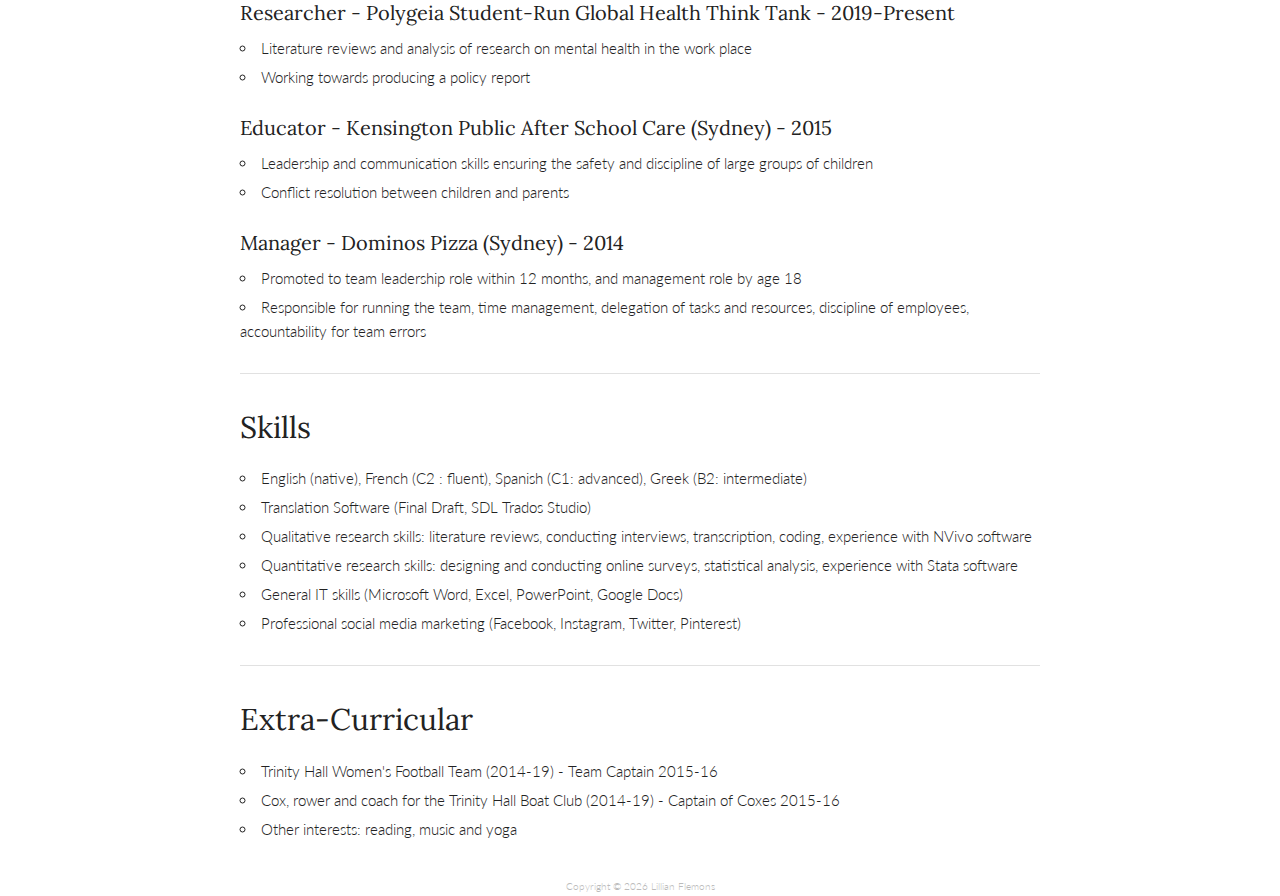
==== commit 2c08a8a7: "update folio and prize on CV" ====
--- a/cv.html
+++ b/cv.html
@@ -35,8 +35,9 @@
                     <li>Research project on the methodological challenges of diagnosing and treating anorexia nervosa.</li>
                     <li>Research project on the role of law and policy in working towards gender equality.</li>
                     <li>Additional courses at the Social Science Research Methods Centre</li>
+                    <li>Awarded the LSE Algerian Studies Masters Dissertation Prize 2019</li>
                     <li>Full scholarship provided by Trinity Hall</li>
-                    <li>Awarded a Merit</li>
+                    <li>Achieved a Merit</li>
                 </ul>
                 <h4>BA (Hons.) in Modern and Medieval Languages (French &amp; Spanish) - University of Cambridge - 2014-2018</h4>
                 <ul>
--- a/css/style.css
+++ b/css/style.css
@@ -247,8 +247,7 @@
     hr {
         border-top: 1px solid #444;
     }
-    nav {
-        border-top: 1px solid #444;
+    nav, header {
         border-bottom: 1px solid #444;
     }
     .button {
